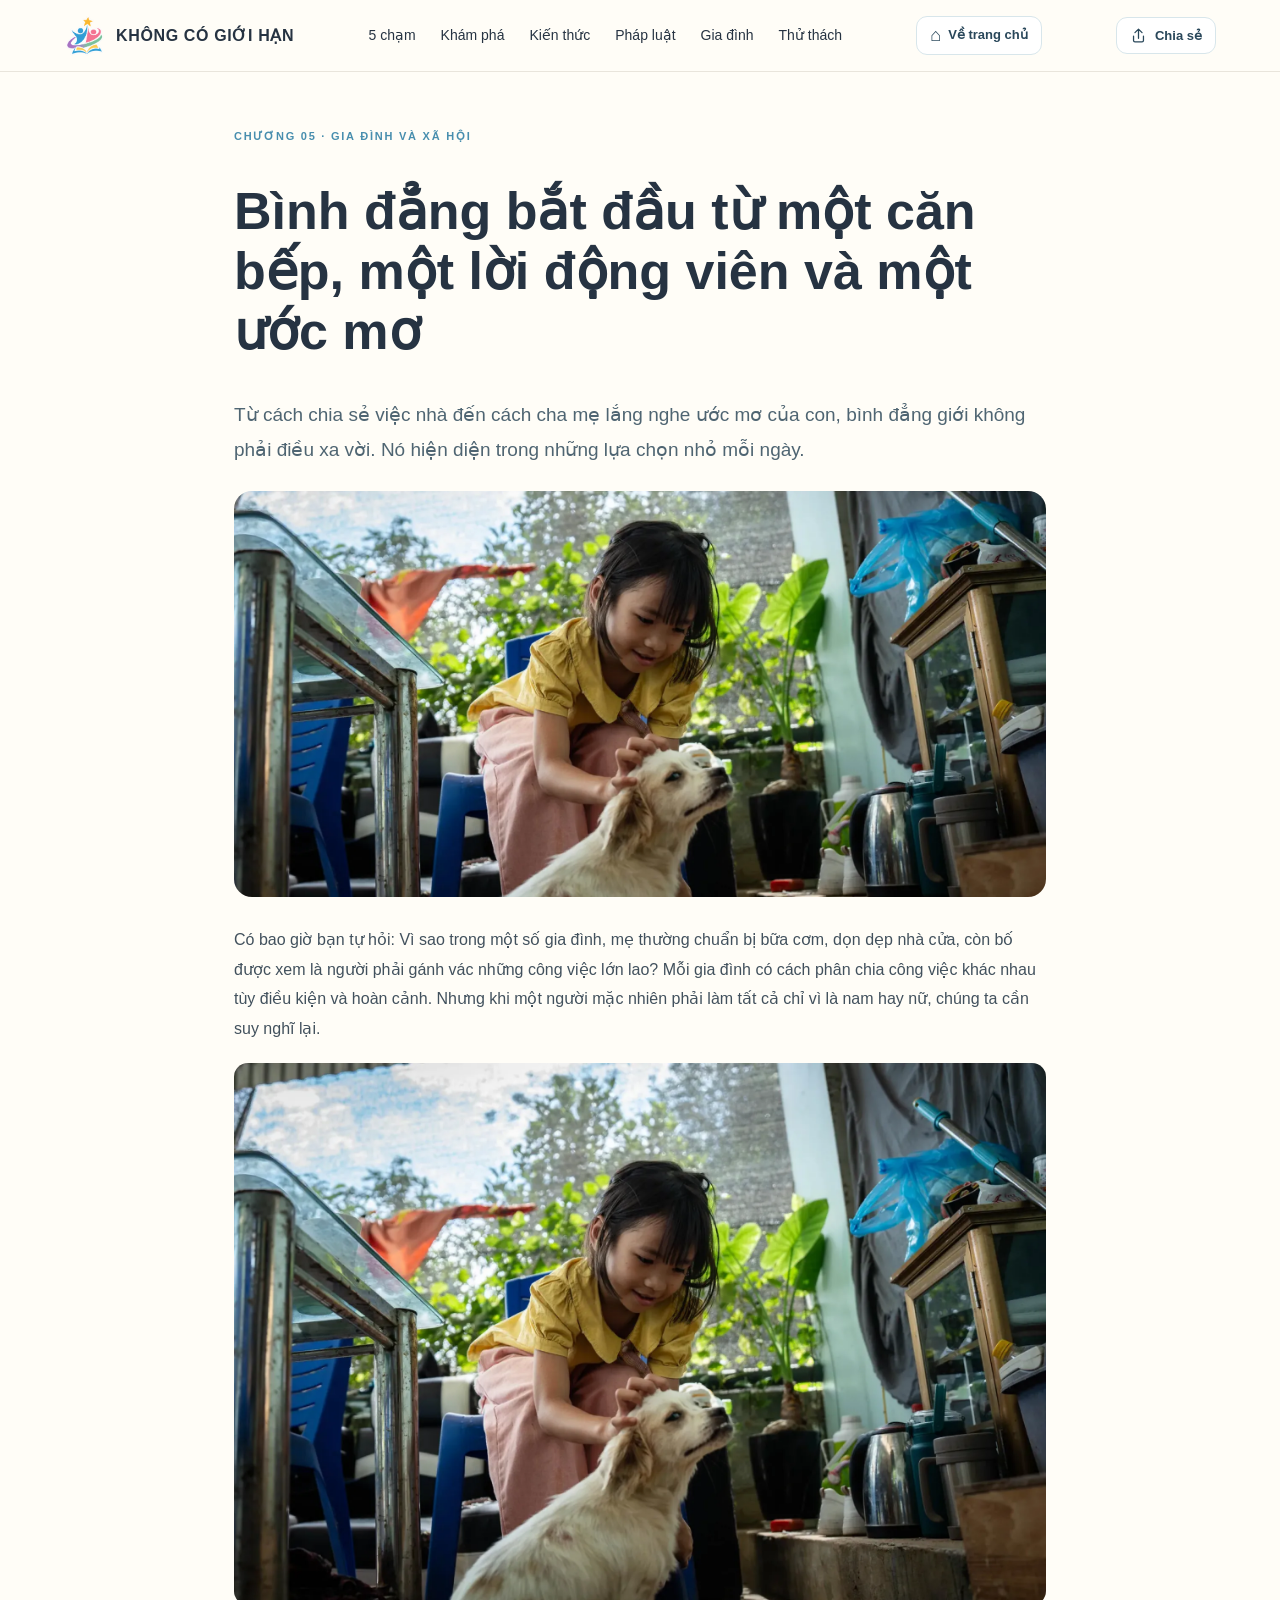
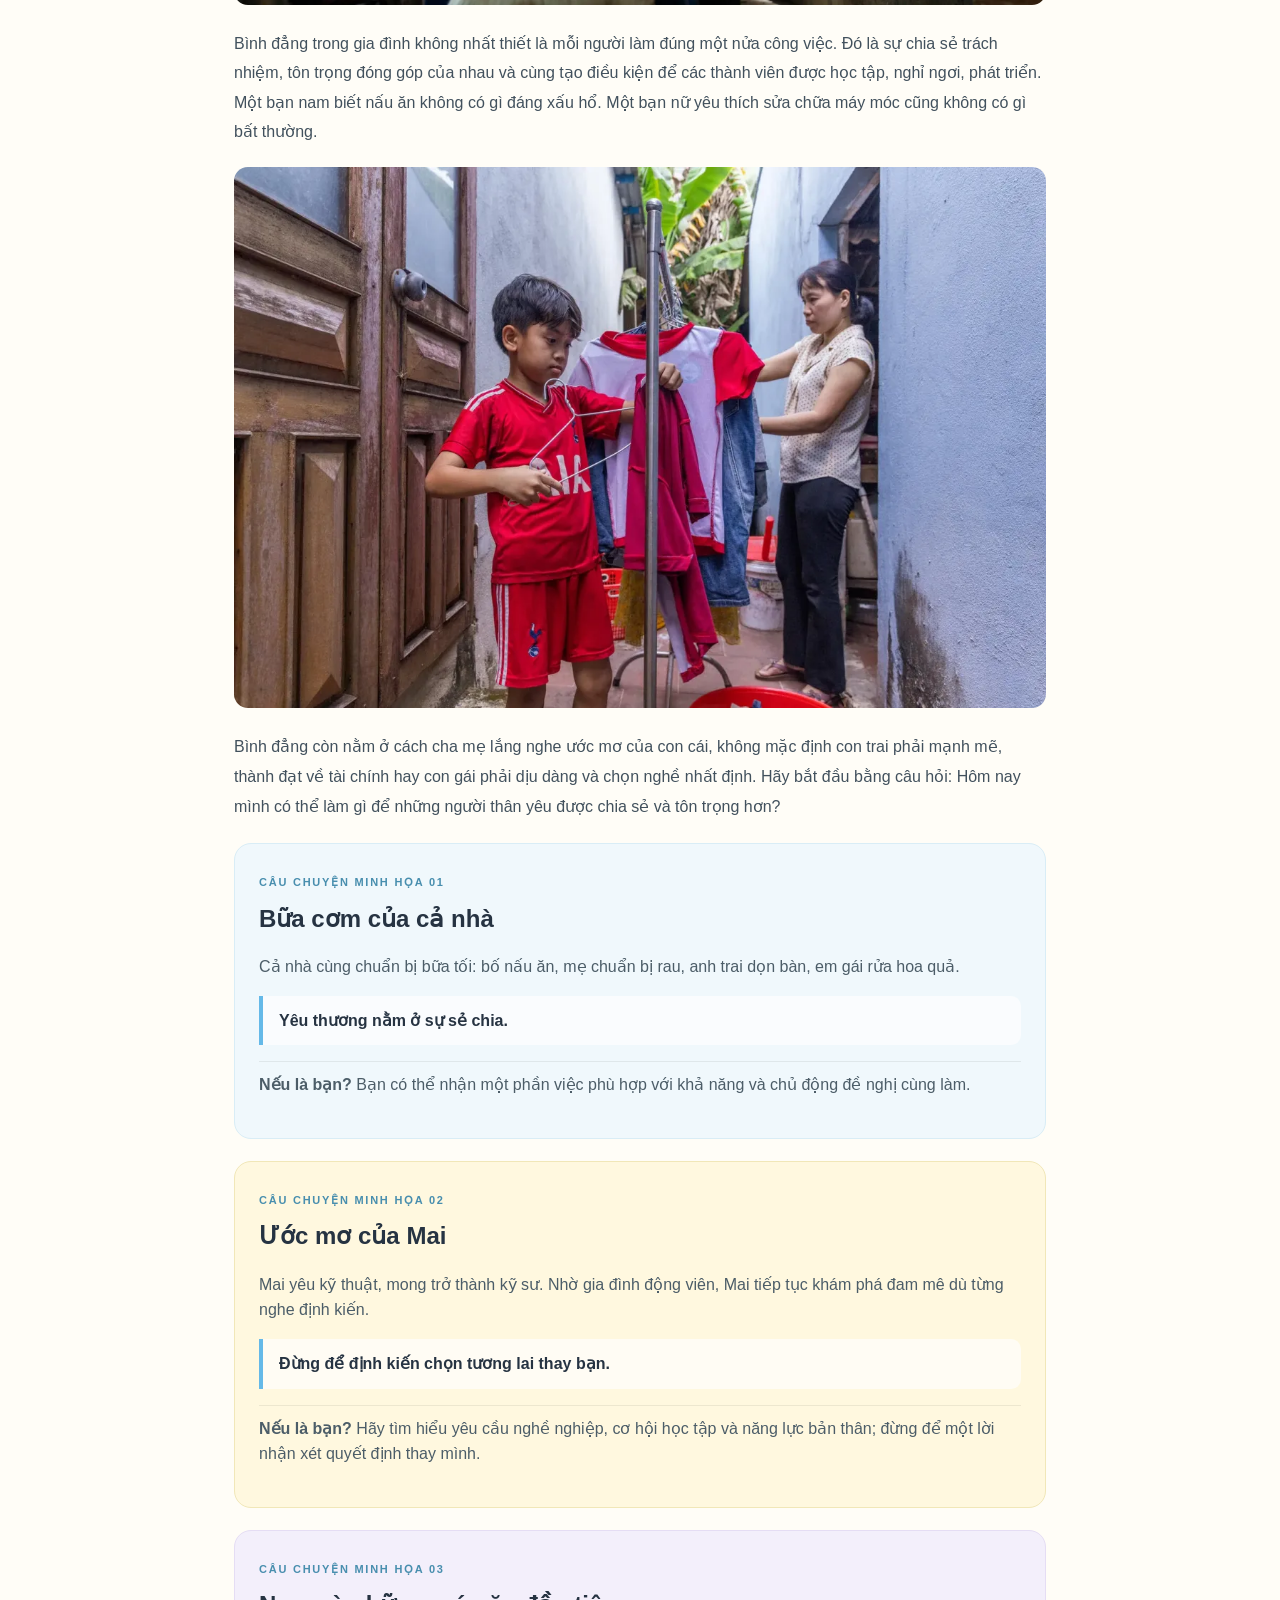
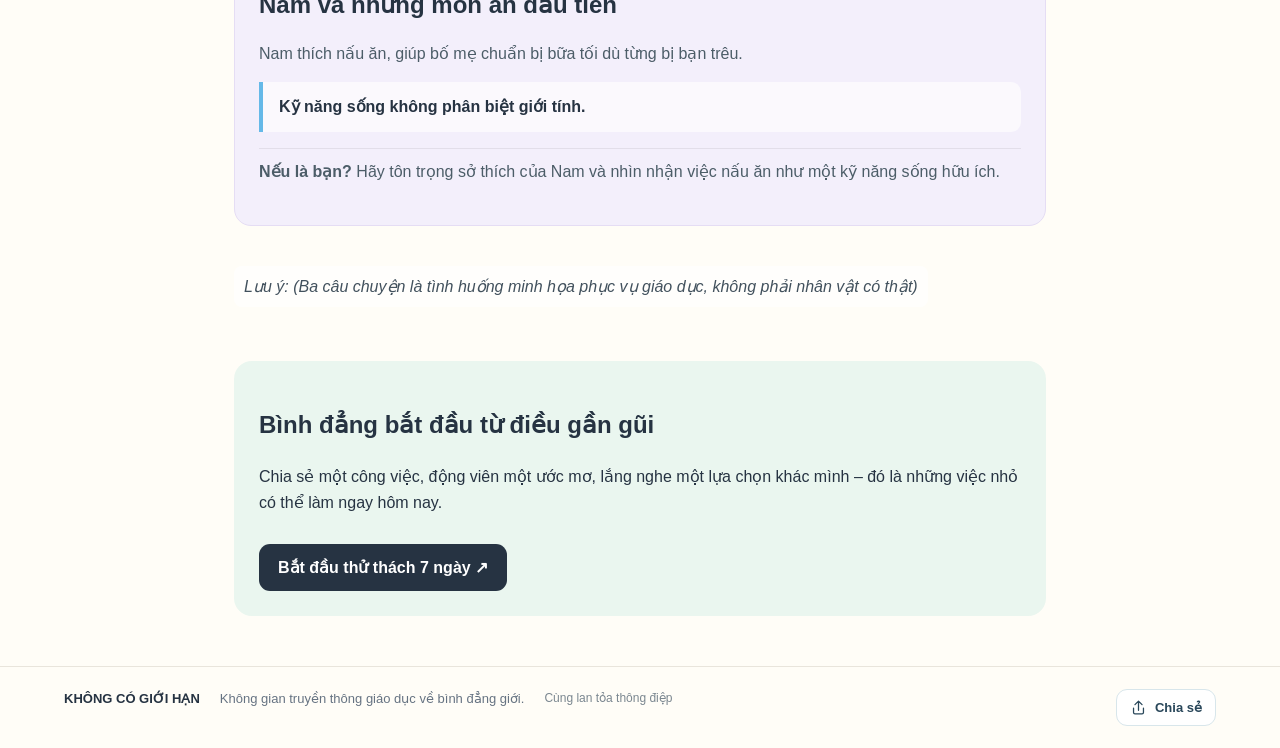
==== gia-dinh/index.html @ e8523dda "Load CMS-managed site settings on gia-dinh/index.html" ====
<!doctype html>
<html lang="vi"><head><meta charset="utf-8"><meta name="viewport" content="width=device-width,initial-scale=1"><meta name="description" content="Bình đẳng bắt đầu từ một căn bếp, một lời động viên và một ước mơ."><title>Bình đẳng từ gia đình đến xã hội | KHÔNG CÓ GIỚI HẠN</title><link rel="stylesheet" href="../assets/css/style.css"></head><body>
<header class="site-header"><a class="brand" href="../"><img class="brand-logo" src="../assets/images/logo.svg" alt=""><span>KHÔNG CÓ GIỚI HẠN</span></a><button class="menu-toggle" type="button" aria-label="Mở menu" aria-expanded="false">☰</button><nav class="main-nav"><a href="../">Trang chủ</a><a href="../kien-thuc/">Kiến thức</a><a href="../phap-luat/">Pháp luật</a><a href="../thu-thach/">Thử thách</a></nav><a class="home-button" href="../" aria-label="Về trang chủ"><span aria-hidden="true">⌂</span> Về trang chủ</a></header>
<main class="subpage article-page"><span class="eyebrow">CHƯƠNG 05 · GIA ĐÌNH VÀ XÃ HỘI</span><h1>Bình đẳng bắt đầu từ một căn bếp, một lời động viên và một ước mơ</h1><p class="article-lead">Từ cách chia sẻ việc nhà đến cách cha mẹ lắng nghe ước mơ của con, bình đẳng giới không phải điều xa vời. Nó hiện diện trong những lựa chọn nhỏ mỗi ngày.</p>
<div class="article-hero"><img src="../assets/images/hoat-dong-1.webp" alt="Các thành viên cùng tham gia hoạt động tập thể"></div>
<p>Có bao giờ bạn tự hỏi: Vì sao trong một số gia đình, mẹ thường chuẩn bị bữa cơm, dọn dẹp nhà cửa, còn bố được xem là người phải gánh vác những công việc lớn lao? Mỗi gia đình có cách phân chia công việc khác nhau tùy điều kiện và hoàn cảnh. Nhưng khi một người mặc nhiên phải làm tất cả chỉ vì là nam hay nữ, chúng ta cần suy nghĩ lại.</p>
<p>Bình đẳng trong gia đình không nhất thiết là mỗi người làm đúng một nửa công việc. Đó là sự chia sẻ trách nhiệm, tôn trọng đóng góp của nhau và cùng tạo điều kiện để các thành viên được học tập, nghỉ ngơi, phát triển. Một bạn nam biết nấu ăn không có gì đáng xấu hổ. Một bạn nữ yêu thích sửa chữa máy móc cũng không có gì bất thường.</p>
<p>Bình đẳng còn nằm ở cách cha mẹ lắng nghe ước mơ của con cái, không mặc định con trai phải mạnh mẽ, thành đạt về tài chính hay con gái phải dịu dàng và chọn nghề nhất định. Hãy bắt đầu bằng câu hỏi: “Hôm nay mình có thể làm gì để những người thân yêu được chia sẻ và tôn trọng hơn?”</p>
<section class="story-card"><span class="eyebrow">CÂU CHUYỆN MINH HỌA 01</span><h2>Bữa cơm của cả nhà</h2><p>Cả nhà cùng chuẩn bị bữa tối: bố nấu ăn, mẹ chuẩn bị rau, anh trai dọn bàn, em gái rửa hoa quả.</p><blockquote>Yêu thương nằm ở sự sẻ chia.</blockquote><p class="story-question"><b>Nếu là bạn?</b> Bạn có thể nhận một phần việc phù hợp với khả năng của mình và chủ động đề nghị cùng làm.</p></section>
<section class="story-card"><span class="eyebrow">CÂU CHUYỆN MINH HỌA 02</span><h2>Ước mơ của Mai</h2><p>Mai yêu kỹ thuật, mong trở thành kỹ sư. Nhờ gia đình động viên, Mai tiếp tục khám phá đam mê dù từng nghe định kiến.</p><blockquote>Đừng để định kiến chọn tương lai thay bạn.</blockquote><p class="story-question"><b>Nếu là bạn?</b> Hãy tìm hiểu yêu cầu nghề nghiệp, cơ hội học tập và năng lực bản thân; đừng để một lời nhận xét quyết định thay mình.</p></section>
<section class="story-card"><span class="eyebrow">CÂU CHUYỆN MINH HỌA 03</span><h2>Nam và những món ăn đầu tiên</h2><p>Nam thích nấu ăn, giúp bố mẹ chuẩn bị bữa tối dù từng bị bạn trêu.</p><blockquote>Kỹ năng sống không phân biệt giới tính.</blockquote><p class="story-question"><b>Nếu là bạn?</b> Hãy tôn trọng sở thích của Nam và nhìn nhận việc nấu ăn như một kỹ năng sống hữu ích.</p></section>
<p class="illustrative-note">Lưu ý: Ba câu chuyện trên là tình huống minh họa phục vụ giáo dục, không phải nhân vật có thật hay lời kể từ người được phỏng vấn.</p>
<section class="article-end"><h2>Bình đẳng bắt đầu từ điều gần gũi</h2><p>Chia sẻ một công việc, động viên một ước mơ, lắng nghe một lựa chọn khác mình – đó là những việc nhỏ có thể làm ngay hôm nay.</p><a class="button" href="../thu-thach-7-ngay/">Bắt đầu thử thách 7 ngày ↗</a></section></main>
<footer><strong>KHÔNG CÓ GIỚI HẠN</strong><span>Phá bỏ khuôn mẫu, tự tin tỏa sáng.</span></footer><script src="../assets/js/site.js?v=20261118-1"></script><script src="../assets/js/main.js"></script><script src="../assets/js/share.js"></script><script src="../assets/js/family.js?v=20261118-2"></script></body></html>
---- assets/css/style.css ----
:root{--sky:#65B9E8;--yellow:#F6D66B;--pink:#F69B9B;--mint:#91D5B0;--lavender:#B9A5E8;--cream:#FFFDF7;--ink:#263342;--muted:#667382;--line:#e9e5dc}
*{box-sizing:border-box}html{scroll-behavior:smooth;scroll-padding-top:88px}body{margin:0;background:var(--cream);color:var(--ink);font-family:Roboto,Arial,sans-serif;line-height:1.6}
.site-header{height:72px;padding:0 max(5vw,24px);display:flex;align-items:center;justify-content:space-between;background:#fffdf7ed;backdrop-filter:blur(12px);position:sticky;top:0;z-index:30;border-bottom:1px solid var(--line)}
.brand{display:flex;align-items:center;gap:10px;text-decoration:none;color:var(--ink);font-weight:700;letter-spacing:.04em}.brand-mark{display:grid;place-items:center;width:36px;height:36px;border-radius:12px;background:var(--yellow);font-size:23px}
.main-nav{display:flex;gap:25px}.main-nav a{color:var(--ink);text-decoration:none;font-size:14px;font-weight:500}.main-nav a:hover,.text-link:hover{color:#2584b7}.menu-toggle{display:none;border:0;background:none;font-size:25px}
.hero{width:100%;padding:0 0 30px}.hero-slider{height:clamp(330px,43vw,560px);position:relative;overflow:hidden;background:linear-gradient(115deg,#a9d9ef,#f6e5a8 54%,#f4c9c9)}
.hero-slide{position:absolute;inset:0;opacity:0;transition:opacity .8s ease;display:flex;align-items:flex-end;justify-content:flex-start;padding:30px 5vw;background-size:cover;background-position:center}
.hero-slide.is-active{opacity:1}.slide-one{background:radial-gradient(ellipse at 78% 24%,#fff9 0 8%,transparent 8.5%),linear-gradient(120deg,#a6d8ef 0%,#d7eef5 38%,#f6e7b7 75%,#f2c8c8 100%)}
.slide-two{background:radial-gradient(ellipse at 22% 25%,#fff9 0 9%,transparent 9.5%),linear-gradient(120deg,#f1caca,#f8e6bc 48%,#b6dfd0)}
.photo-note{position:relative;z-index:2;background:#fffdf7d9;color:#52616c;border-radius:30px;padding:8px 14px;font-size:11px;letter-spacing:.12em;font-weight:700}
.hero-shade{position:absolute;inset:auto 0 0;height:22%;background:linear-gradient(transparent,#26334222);pointer-events:none}
.slider-controls{position:absolute;z-index:3;bottom:22px;right:5vw;display:flex;align-items:center;gap:13px}.slider-arrow{width:36px;height:36px;border:1px solid #ffffffaa;background:#ffffffaa;border-radius:50%;font-size:24px;line-height:1;cursor:pointer;color:var(--ink)}.slider-dots{display:flex;gap:7px}.slider-dots button{width:8px;height:8px;border:0;border-radius:20px;padding:0;background:#ffffff9c;cursor:pointer}.slider-dots button.active{width:24px;background:white}
.hero-intro{max-width:1000px;text-align:center;margin:0 auto;padding:28px 24px 8px}.eyebrow{font-size:11px;font-weight:700;letter-spacing:.16em;color:#488eae}.hero-intro h1{font-size:clamp(30px,4vw,48px);line-height:1.12;letter-spacing:.01em;margin:8px 0 2px}.hero-slogan{font-size:clamp(20px,2.4vw,27px);font-weight:700;color:#258dbd;margin:0 0 8px}.hero-description{color:var(--muted);font-size:16px;max-width:760px;margin:0 auto}.button{display:inline-flex;gap:20px;align-items:center;padding:11px 19px;border-radius:11px;text-decoration:none;font-weight:700;margin-top:12px;background:var(--ink);color:white;transition:transform .2s,background .2s}.button:hover{transform:translateY(-2px);background:#36516a}
.section{padding:46px 24px;max-width:1200px;margin:auto}.section.compact{padding-top:36px;padding-bottom:38px}.section-heading{text-align:center;margin-bottom:24px}.section-heading h2{font-size:clamp(26px,3vw,36px);margin:5px 0}.section-heading p{color:var(--muted);margin:0 auto;max-width:690px;font-size:15px}
.steps{display:grid;grid-template-columns:repeat(5,1fr);gap:12px}.step-card{min-height:180px;padding:15px 16px;border-radius:17px;text-decoration:none;color:var(--ink);display:flex;flex-direction:column;align-items:flex-start;border:1px solid #00000008;transition:transform .22s,box-shadow .22s}.step-card:hover,.step-card:focus-visible{transform:translateY(-5px);box-shadow:0 12px 26px #27394a16;outline:2px solid #478eb4;outline-offset:2px}.step-no{font-size:11px;font-weight:700;opacity:.6}.step-icon{font-size:25px;line-height:1.2;margin:6px 0}.step-card strong{font-size:13px;letter-spacing:.06em}.step-card small{font-size:12px;color:#596675;margin-top:3px}.step-link{font-size:12px;font-weight:700;margin-top:auto;padding-top:10px}.step-link b{margin-left:6px}.step-blue{background:#e1f2fb}.step-yellow{background:#fbf2cb}.step-pink{background:#fbe3e3}.step-mint{background:#e0f4e9}.step-lavender{background:#eee8fb}
.infographic-section{max-width:1120px}.compare-grid{display:grid;grid-template-columns:repeat(2,1fr);gap:13px}.compare-card{display:grid;grid-template-columns:42px 1fr;gap:12px;background:white;border:1px solid #eee9df;border-radius:15px;padding:17px}.compare-mark{width:34px;height:34px;border-radius:11px;background:#e3f2fa;color:#327fa5;display:grid;place-items:center;font-weight:700;font-size:12px}.compare-card h3{font-size:15px;margin:0;line-height:1.4}.compare-arrow{margin:4px 0;color:#8b9aa4;font-size:15px}.right-view{margin:0;background:#eaf6ef;border-radius:9px;padding:9px 11px;color:#315f49;font-size:14px;font-weight:500}
.concept-heading{text-align:center;margin:27px 0 13px}.concept-heading h3{margin:0;font-size:20px}.concept-heading p{margin:3px 0;color:var(--muted);font-size:13px}.concept-grid{display:grid;grid-template-columns:repeat(4,1fr);gap:12px}.concept-card{border-radius:14px;padding:15px 16px;min-height:68px}.concept-card summary{cursor:pointer;list-style:none;font-weight:700;display:flex;justify-content:space-between;gap:10px}.concept-card summary::-webkit-details-marker{display:none}.concept-card summary span{font-size:20px;line-height:1}.concept-card[open] .concept-plus{transform:rotate(45deg)}.concept-card p{font-size:13px;color:#4e5d68;margin:12px 0 0}.concept-blue{background:#e1f2fb}.concept-yellow{background:#fbf2cb}.concept-pink{background:#fbe3e3}.concept-mint{background:#e0f4e9}.text-link{display:inline-flex;gap:9px;color:#287ea8;text-decoration:none;font-weight:700;font-size:14px;margin-top:17px}
.door-grid{display:grid;grid-template-columns:repeat(2,1fr);gap:13px}.door{min-height:145px;padding:17px 20px;border-radius:17px;text-decoration:none;color:var(--ink);display:grid;grid-template-columns:36px 1fr auto;grid-template-rows:auto auto;column-gap:12px;align-items:start;transition:transform .2s,box-shadow .2s}.door:hover{transform:translateY(-3px);box-shadow:0 10px 22px #27394a14}.door-number{grid-row:1/3;display:grid;place-items:center;width:34px;height:34px;border-radius:50%;background:#ffffff9c;font-size:14px;font-weight:700}.door h3{font-size:18px;line-height:1.25;margin:3px 0 4px}.door p{font-size:13px;color:#596675;margin:0}.door-arrow{grid-column:2/4;font-size:12px;font-weight:700;margin-top:9px}.blue{background:#e1f2fb}.yellow{background:#fbf2cb}.pink{background:#fbe3e3}.mint{background:#e0f4e9}.lavender{background:#eee8fb}
.feature{padding:38px 24px;display:flex;justify-content:center;scroll-margin-top:88px}.feature-inner{max-width:1060px;width:100%;display:grid;grid-template-columns:72px 1fr;gap:20px;align-items:start}.feature-icon{width:58px;height:58px;border-radius:18px;background:#ffffffa8;display:grid;place-items:center;font-size:29px;color:#3d748f}.feature h2{font-size:clamp(25px,3vw,35px);margin:3px 0 8px;line-height:1.22}.feature p{color:#53616c;font-size:15px;max-width:850px;margin:0 0 8px}.feature-blue{background:#eef8fc}.feature-pink{background:#fff0ef}.feature-mint{background:#edf8f1}.feature-lavender{background:#f3effb}.feature-yellow{background:#fff8df}
.situation-grid{display:grid;grid-template-columns:repeat(2,1fr);gap:10px;margin-top:16px}.situation{background:#ffffffc9;border:1px solid #f1d8d7;border-radius:12px;padding:12px 15px}.situation summary{font-weight:700;cursor:pointer;font-size:14px}.situation p{font-size:13px;margin:9px 0 0}.illustrative-note{display:inline-block;margin-top:9px;padding:6px 10px;border-radius:8px;background:#ffffffb5;color:#665b72;font-size:12px;font-style:italic}
.closing{text-align:center;padding:58px 24px;background:#263342;color:white}.closing .eyebrow{color:#a9dff6}.closing h2{font-size:clamp(27px,3.5vw,40px);max-width:760px;margin:10px auto}.closing p{color:#d8e0e7;margin:0}footer{padding:22px 5vw;display:flex;justify-content:space-between;gap:20px;color:var(--muted);font-size:13px;border-top:1px solid var(--line)}footer strong{color:var(--ink)}
.subpage{max-width:1000px;margin:50px auto;padding:0 24px;min-height:55vh}.subpage h1{font-size:clamp(32px,5vw,52px);line-height:1.15}.notice{padding:18px 20px;background:#fff3d1;border-radius:14px;color:#665322}
@media(max-width:900px){.steps{grid-template-columns:repeat(3,1fr)}.concept-grid{grid-template-columns:repeat(2,1fr)}.hero-slider{height:390px}}
@media(max-width:650px){.site-header{height:64px}.menu-toggle{display:block}.main-nav{display:none;position:absolute;top:63px;left:0;right:0;padding:17px 22px;background:var(--cream);border-bottom:1px solid var(--line);flex-direction:column;gap:15px}.main-nav.open{display:flex}.hero-slider{height:280px}.hero-intro{padding:22px 20px 6px}.hero-description{font-size:14px}.section,.section.compact{padding:34px 18px}.section-heading{margin-bottom:18px}.steps{grid-template-columns:repeat(2,1fr);gap:9px}.step-card{min-height:158px;padding:12px}.compare-grid,.situation-grid{grid-template-columns:1fr}.concept-grid{grid-template-columns:1fr 1fr}.door-grid{grid-template-columns:1fr}.door{min-height:128px;padding:15px 16px}.feature{padding:30px 19px}.feature-inner{grid-template-columns:45px 1fr;gap:12px}.feature-icon{width:42px;height:42px;border-radius:13px;font-size:23px}.closing{padding:46px 20px}footer{flex-direction:column;gap:4px;padding:18px 20px}}
@media(prefers-reduced-motion:reduce){html{scroll-behavior:auto}*,*::before,*::after{transition:none!important;animation:none!important}}


.brand-logo{width:42px;height:42px;object-fit:contain;display:block;flex:0 0 auto}
.hero-slide{padding:0;background:none}
.hero-slide img{width:100%;height:100%;object-fit:cover;object-position:center}
.activity-gallery{display:grid;grid-template-columns:repeat(2,minmax(0,1fr));gap:14px;margin-top:18px}
.activity-gallery figure{margin:0;background:#ffffffb8;border-radius:15px;overflow:hidden;border:1px solid #0000000d}
.activity-gallery img{display:block;width:100%;aspect-ratio:16/9;object-fit:cover}
.activity-gallery figcaption{padding:10px 13px;font-size:13px;color:#53616c}
@media(max-width:650px){.brand-logo{width:36px;height:36px}.activity-gallery{grid-template-columns:1fr}}

/* Refinement: 5 touch cards */
.step-no{font-size:13px;font-weight:800;opacity:.72}
.step-icon{width:54px;height:54px;border-radius:17px;display:grid;place-items:center;font-size:36px;line-height:1;margin:8px 0 10px;transition:transform .28s ease,filter .28s ease}
.icon-blue{color:#2588bd;background:#c9eafa}
.icon-yellow{color:#b47a09;background:#f9e8a2}
.icon-pink{color:#d45d79;background:#f8d0d9}
.icon-mint{color:#26885d;background:#c9ecd8}
.icon-lavender{color:#795bb9;background:#dfd4f7}
.step-card:hover .step-icon{transform:rotate(-8deg) scale(1.12);filter:saturate(1.2)}
/* Infographic cards: numbered markers without leading zero */
.compare-mark{font-size:14px;font-weight:800;transition:transform .25s,background .25s,color .25s}
.compare-card{position:relative;overflow:hidden;transition:transform .25s ease,box-shadow .25s ease,border-color .25s ease}
.compare-card::after{content:"";position:absolute;inset:0 auto 0 0;width:4px;background:#65b9e8;transform:scaleY(0);transform-origin:bottom;transition:transform .25s ease}
.compare-card:nth-child(2)::after{background:#e6bd42}
.compare-card:nth-child(3)::after{background:#e68aa0}
.compare-card:nth-child(4)::after{background:#69bd91}
.compare-card:hover{transform:translateY(-5px);box-shadow:0 13px 28px #26334216;border-color:#d8e8ee}
.compare-card:hover::after{transform:scaleY(1)}
.compare-card:hover .compare-mark{transform:rotate(-7deg) scale(1.08);background:#263342;color:white}
/* Concept cards: icon, hover and open states */
.concept-card{border:1px solid #00000008;transition:transform .25s ease,box-shadow .25s ease,border-color .25s ease}
.concept-card:hover{transform:translateY(-4px);box-shadow:0 12px 24px #26334214}
.concept-card[open]{box-shadow:0 10px 24px #26334212;border-color:#ffffff}
.concept-card summary{align-items:center}
.concept-title{display:inline-flex;align-items:center;gap:10px}
.concept-icon{width:34px;height:34px;display:grid;place-items:center;border-radius:11px;background:#ffffffb8;font-size:21px;line-height:1}
.concept-plus{font-size:22px;line-height:1;transition:transform .25s ease}
.concept-card[open] .concept-plus{transform:rotate(45deg)}
.concept-action{text-align:center;margin-top:20px}
.concept-action .text-link{margin-top:0;justify-content:center;padding:11px 18px;border:1px solid #c8e3f1;border-radius:999px;background:#f3faff;transition:transform .2s,background .2s}
.concept-action .text-link:hover{transform:translateY(-2px);background:#e5f4fc}
/* Remove the old numbered-door layout; the six feature stories now follow the section introduction */
#kham-pha{padding-bottom:8px}
@media(prefers-reduced-motion:reduce){.step-icon,.compare-card,.compare-card::after,.concept-card,.concept-plus,.concept-action .text-link{transition:none!important}}

/* Fix: chỉ xoay dấu cộng, tuyệt đối không xoay tiêu đề hay biểu tượng */
.concept-card summary .concept-title,
.concept-card summary .concept-icon{transform:none!important;rotate:none!important}
.concept-card summary .concept-plus{display:inline-block;flex:0 0 auto;transform-origin:center;transition:transform .22s ease}
.concept-card[open] summary .concept-title,
.concept-card[open] summary .concept-icon{transform:none!important;rotate:none!important}
.concept-card[open] summary .concept-plus{transform:rotate(45deg)!important}
.concept-card summary{position:relative;z-index:1;min-height:36px;line-height:1.35}
.concept-title{min-width:0;white-space:normal}
.concept-icon{flex:0 0 34px}
.concept-card p{line-height:1.6}

/* Share controls – dùng chung trên tất cả các trang */
.site-header{gap:18px}
.share-wrap{position:relative;display:inline-flex;align-items:center;flex:0 0 auto}
.share-trigger{display:inline-flex;align-items:center;justify-content:center;gap:8px;padding:9px 13px;border:1px solid #d8e6eb;border-radius:11px;background:#fff;color:#29475a;font:inherit;font-size:13px;line-height:1.2;font-weight:700;cursor:pointer;white-space:nowrap;transition:background .2s,border-color .2s,transform .2s}
.share-trigger:hover{background:#edf8fc;border-color:#9bcfe4;transform:translateY(-1px)}
.share-trigger svg{width:17px;height:17px}
.share-menu{position:absolute;right:0;top:calc(100% + 10px);z-index:60;width:224px;padding:7px;background:#fff;border:1px solid #e7e9e8;border-radius:14px;box-shadow:0 14px 34px #26334220}
.share-menu[hidden]{display:none}
.share-menu button{width:100%;display:flex;align-items:center;gap:10px;padding:11px 10px;border:0;border-radius:9px;background:transparent;text-align:left;color:#263342;font:inherit;font-size:13px;line-height:1.35;font-weight:500;cursor:pointer}
.share-menu button:hover{background:#f0f7fa}
.share-brand,.share-copy-icon{width:23px;height:23px;display:grid;place-items:center;border-radius:7px;font-weight:800;font-size:14px}
.share-facebook{background:#e8efff;color:#2460c5}
.share-zalo{background:#e4f3ff;color:#1687c9;font-size:11px}
.share-copy-icon{background:#f3effb;color:#775bb4}
.share-feedback{margin:3px 8px 5px;color:#27865a;font-size:12px;min-height:0}
footer .share-wrap{margin-left:auto}
.footer-share-label{font-size:12px;color:#7b8790}
@media(max-width:900px){.site-header{gap:10px}.share-trigger{padding:8px 10px}}
@media(max-width:650px){.site-header{padding-left:16px;padding-right:16px}.site-header>.share-wrap{margin-left:auto}.share-trigger span{display:inline}.share-menu{right:0}footer .share-wrap{margin-left:0}footer .footer-share-label{margin-top:8px}}

/* Shared editorial pages and interactions */
.article-page{max-width:860px}.article-page h1,.law-page h1,.quiz-page h1,.challenge-page h1{max-width:850px}
.article-lead{font-size:19px!important;line-height:1.65;color:#4f6572!important;max-width:820px!important;margin:14px 0 24px!important}
.article-page>p{font-size:16px;line-height:1.85;color:#42515d;margin:18px 0}
.article-hero{margin:22px 0 28px;border-radius:18px;overflow:hidden}.article-hero img{width:100%;display:block;aspect-ratio:16/8;object-fit:cover}
.story-card{margin:22px 0;padding:24px;border-radius:17px;background:#f0f8fc;border:1px solid #d9edf6}.story-card:nth-of-type(2){background:#fff8df;border-color:#f1e7b8}.story-card:nth-of-type(3){background:#f3effb;border-color:#e5ddf4}
.story-card h2{margin:6px 0 10px}.story-card p{color:#4c5d68}.story-card blockquote{margin:15px 0;padding:12px 16px;border-left:4px solid #65b9e8;background:#ffffffa8;border-radius:0 10px 10px 0;font-weight:700}
.story-question{padding-top:10px;border-top:1px solid #00000012}.article-end{margin-top:36px;padding:25px;border-radius:18px;background:#eaf6ef}
.law-cards{display:grid;gap:12px;margin:25px 0}.law-card{background:white;border:1px solid #e8e8e2;border-radius:15px;padding:16px 18px;box-shadow:0 4px 14px #26334208}
.law-card summary{display:flex;align-items:center;gap:14px;cursor:pointer;list-style:none}.law-card summary::-webkit-details-marker{display:none}.law-number{width:40px;height:40px;border-radius:12px;display:grid;place-items:center;background:#e2f3fb;color:#287da4;font-weight:800}.law-card:nth-child(2) .law-number{background:#fbf2cb}.law-card:nth-child(3) .law-number{background:#fbe3e3}.law-card:nth-child(4) .law-number{background:#e0f4e9}.law-card:nth-child(5) .law-number{background:#eee8fb}.law-card summary b,.law-card summary small{display:block}.law-card summary small{font-size:12px;color:#71808b;margin-top:2px}.law-plus{margin-left:auto;font-size:23px;transition:transform .2s}.law-card[open] .law-plus{transform:rotate(45deg)}.law-card>div{padding:10px 0 0 54px;color:#52616c}.law-card>div a,.law-more a{color:#287ea8;font-weight:700}.law-more{margin-top:30px;padding:22px;background:#f3effb;border-radius:16px}.law-more h2{margin-top:0}
.quiz-panel{margin:25px 0;padding:24px;border-radius:20px;background:white;border:1px solid #e8e8e2;box-shadow:0 12px 35px #2633420d}.quiz-top,.challenge-progress-head{display:flex;justify-content:space-between;gap:12px;font-size:13px;font-weight:700;color:#657480}.quiz-progress{height:9px;border-radius:20px;background:#edf0ef;overflow:hidden;margin:12px 0 22px}.quiz-progress span{display:block;height:100%;width:0;background:linear-gradient(90deg,#65b9e8,#91d5b0);border-radius:20px;transition:width .25s}.quiz-panel h2{font-size:23px;margin:0 0 17px}.quiz-options{display:grid;gap:10px}.quiz-option{width:100%;text-align:left;padding:14px 16px;border:1px solid #e4e9e9;background:#fff;border-radius:12px;font:inherit;font-size:15px;line-height:1.5;font-weight:500;color:#263342;cursor:pointer}.quiz-option:hover:not(:disabled){background:#f1f9fc;border-color:#9bcfe4}.quiz-option:disabled{cursor:default}.quiz-option.correct{background:#e5f5eb;border-color:#83c9a0}.quiz-option.incorrect{background:#fff0ef;border-color:#e8a3a0}.quiz-feedback{margin-top:16px;padding:15px 17px;border-radius:12px;background:#f1f8f3;color:#3e654e}.quiz-feedback p{margin:4px 0 0}.quiz-panel>.button{margin-top:18px}.quiz-panel>.button:disabled{opacity:.45;cursor:not-allowed}.quiz-note{font-size:13px;color:#78838b}.quiz-result{text-align:center;padding:20px}.quiz-result-score{font-size:32px;font-weight:800;color:#2785ae}
.challenge-progress{padding:18px 20px;background:#f0f8fc;border-radius:15px;margin:24px 0}.challenge-days{display:grid;gap:10px}.challenge-day{display:flex;align-items:center;gap:14px;padding:17px 18px;border-radius:14px;background:white;border:1px solid #e7eae7;cursor:pointer;transition:background .2s,border-color .2s}.challenge-day input{width:20px;height:20px;accent-color:#3c9b70;flex:0 0 auto}.challenge-day b,.challenge-day span span{display:block}.challenge-day b{font-size:13px;color:#3887a8;margin-bottom:3px}.challenge-day span span{font-size:15px;color:#3d4c56}.challenge-day.is-done{background:#edf8f1;border-color:#b9dfc7}.pledge{margin:28px 0;padding:24px;border-radius:18px;background:#f3effb}.pledge h2{margin-top:0}.pledge p{line-height:1.75;color:#4e5c68}.pledge-check{display:flex;align-items:center;gap:10px;font-weight:700;margin-top:15px}.pledge-check input{width:18px;height:18px;accent-color:#795bb9}
@media(max-width:650px){.article-lead{font-size:17px!important}.story-card{padding:18px}.quiz-panel{padding:17px}.quiz-panel h2{font-size:20px}.law-card{padding:13px}.law-card>div{padding-left:0}.challenge-day{padding:14px}}

.gallery-carousel{display:block;position:relative;overflow:hidden;margin-top:18px}.gallery-track{display:flex;transition:transform .35s ease;touch-action:pan-y}.gallery-track figure{flex:0 0 100%;width:100%;cursor:zoom-in}.gallery-track img{aspect-ratio:16/8;object-fit:cover}.gallery-controls{display:flex;align-items:center;justify-content:center;gap:14px;padding:12px}.gallery-arrow{width:32px;height:32px;border:1px solid #dce7e9;border-radius:50%;background:white;font-size:22px;line-height:1;cursor:pointer;color:#35556a}.gallery-dots{display:flex;gap:7px}.gallery-dots button{width:8px;height:8px;padding:0;border:0;border-radius:50%;background:#cbd6da;cursor:pointer}.gallery-dots button.active{width:22px;border-radius:8px;background:#4b9fc5}.gallery-lightbox{position:fixed;inset:0;z-index:100;background:#17232beF;display:flex;flex-direction:column;align-items:center;justify-content:center;padding:30px}.gallery-lightbox img{max-width:min(92vw,1200px);max-height:78vh;object-fit:contain}.gallery-lightbox p{color:white;text-align:center}.lightbox-close{position:absolute;right:22px;top:15px;border:0;background:transparent;color:white;font-size:36px;cursor:pointer}

/* Explicit return-to-home navigation on detail pages */
.home-button{display:inline-flex;align-items:center;justify-content:center;gap:7px;flex:0 0 auto;padding:8px 13px;border:1px solid #d8e6eb;border-radius:11px;background:#fff;color:#29475a;text-decoration:none;font-size:13px;font-weight:700;white-space:nowrap;transition:background .2s,border-color .2s}
.home-button:hover{background:#edf8fc;border-color:#9bcfe4;color:#287da4}
.home-button span{font-size:18px;line-height:1}
@media(max-width:900px){.home-button{margin-left:auto;margin-right:8px}}
@media(max-width:650px){.home-button{padding:7px 9px;font-size:12px;gap:4px}.home-button span{font-size:16px}}

/* Family article flexible image/content blocks */
.family-inline-figure{margin:24px 0 28px;}
.family-inline-figure img{display:block;width:100%;height:auto;max-height:680px;object-fit:contain;border-radius:14px;}
.family-inline-figure figcaption{margin-top:8px;color:#6b7b86;font-size:14px;line-height:1.5;text-align:center;}
.family-editor-quote{margin:22px 0;padding:16px 20px;border-left:4px solid #65b9e8;background:#f2f8fc;border-radius:0 12px 12px 0;font-weight:700;color:#405765;}

.family-paragraph-block>p{font-size:16px;line-height:1.85;color:#42515d;margin:18px 0;}
.family-paragraph-block .family-inline-figure{margin:20px 0 24px;}
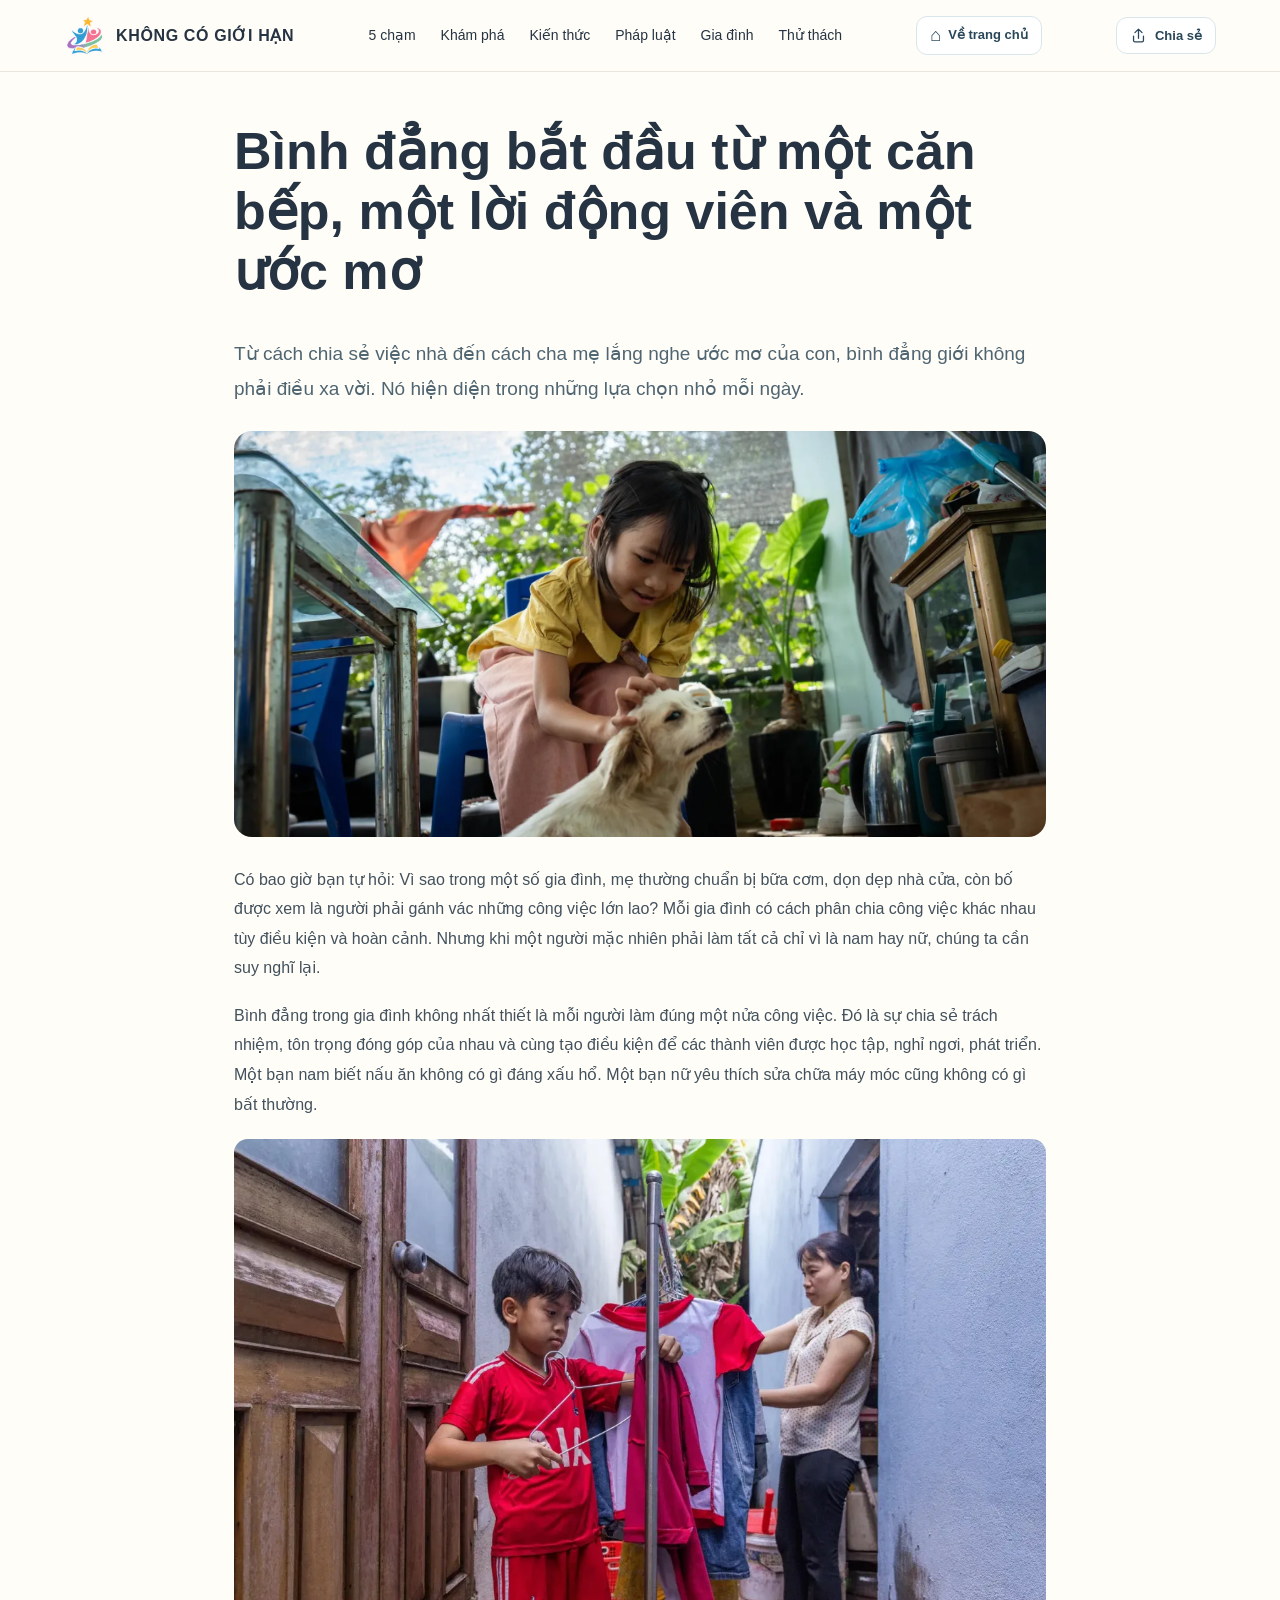
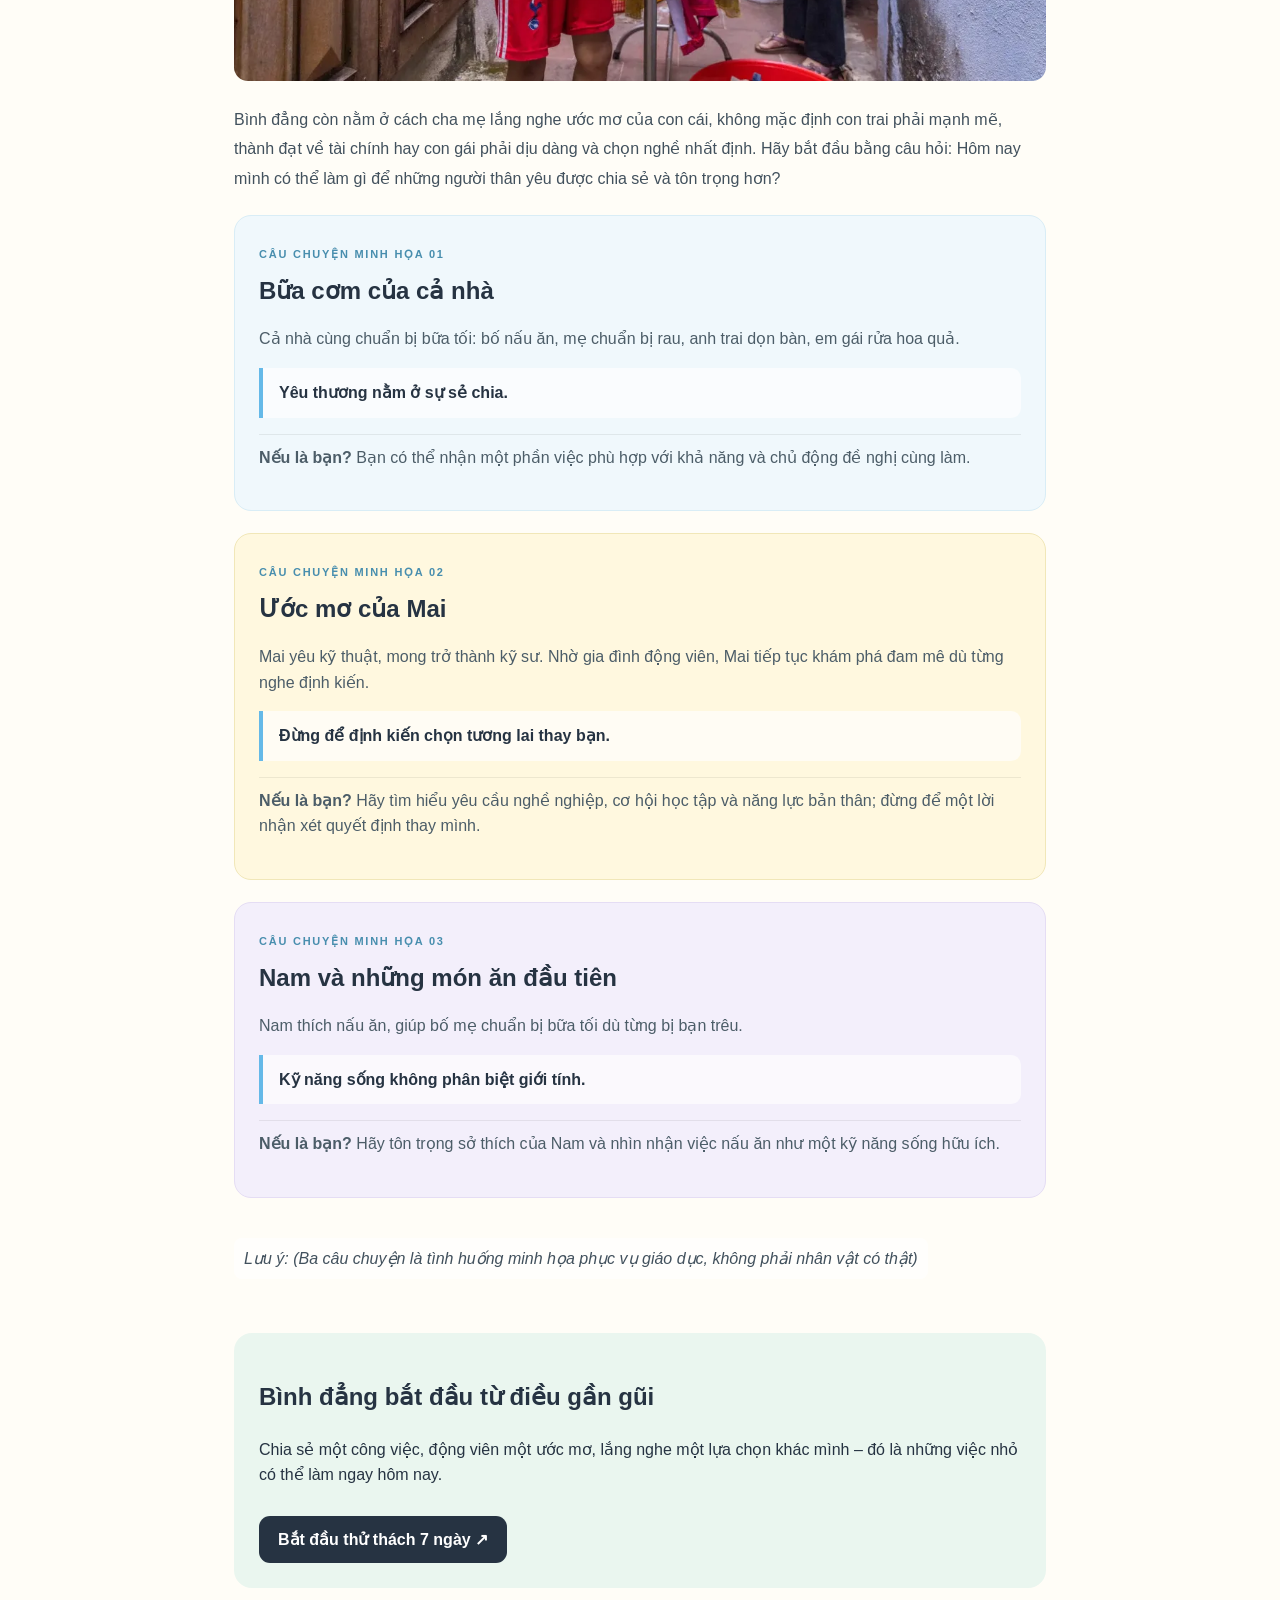
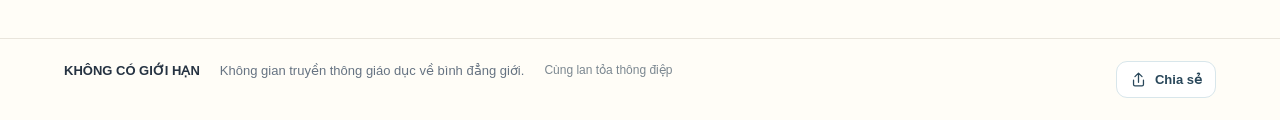
==== commit 6cd4c762: "HTML: bỏ nhãn chương hardcode ở trang Gia đình" ====
--- a/gia-dinh/index.html
+++ b/gia-dinh/index.html
@@ -1,7 +1,7 @@
 <!doctype html>
 <html lang="vi"><head><meta charset="utf-8"><meta name="viewport" content="width=device-width,initial-scale=1"><meta name="description" content="Bình đẳng bắt đầu từ một căn bếp, một lời động viên và một ước mơ."><title>Bình đẳng từ gia đình đến xã hội | KHÔNG CÓ GIỚI HẠN</title><link rel="stylesheet" href="../assets/css/style.css"></head><body>
 <header class="site-header"><a class="brand" href="../"><img class="brand-logo" src="../assets/images/logo.svg" alt=""><span>KHÔNG CÓ GIỚI HẠN</span></a><button class="menu-toggle" type="button" aria-label="Mở menu" aria-expanded="false">☰</button><nav class="main-nav"><a href="../">Trang chủ</a><a href="../kien-thuc/">Kiến thức</a><a href="../phap-luat/">Pháp luật</a><a href="../thu-thach/">Thử thách</a></nav><a class="home-button" href="../" aria-label="Về trang chủ"><span aria-hidden="true">⌂</span> Về trang chủ</a></header>
-<main class="subpage article-page"><span class="eyebrow">CHƯƠNG 05 · GIA ĐÌNH VÀ XÃ HỘI</span><h1>Bình đẳng bắt đầu từ một căn bếp, một lời động viên và một ước mơ</h1><p class="article-lead">Từ cách chia sẻ việc nhà đến cách cha mẹ lắng nghe ước mơ của con, bình đẳng giới không phải điều xa vời. Nó hiện diện trong những lựa chọn nhỏ mỗi ngày.</p>
+<main class="subpage article-page"><span class="eyebrow" hidden></span><h1>Bình đẳng bắt đầu từ một căn bếp, một lời động viên và một ước mơ</h1><p class="article-lead">Từ cách chia sẻ việc nhà đến cách cha mẹ lắng nghe ước mơ của con, bình đẳng giới không phải điều xa vời. Nó hiện diện trong những lựa chọn nhỏ mỗi ngày.</p>
 <div class="article-hero"><img src="../assets/images/hoat-dong-1.webp" alt="Các thành viên cùng tham gia hoạt động tập thể"></div>
 <p>Có bao giờ bạn tự hỏi: Vì sao trong một số gia đình, mẹ thường chuẩn bị bữa cơm, dọn dẹp nhà cửa, còn bố được xem là người phải gánh vác những công việc lớn lao? Mỗi gia đình có cách phân chia công việc khác nhau tùy điều kiện và hoàn cảnh. Nhưng khi một người mặc nhiên phải làm tất cả chỉ vì là nam hay nữ, chúng ta cần suy nghĩ lại.</p>
 <p>Bình đẳng trong gia đình không nhất thiết là mỗi người làm đúng một nửa công việc. Đó là sự chia sẻ trách nhiệm, tôn trọng đóng góp của nhau và cùng tạo điều kiện để các thành viên được học tập, nghỉ ngơi, phát triển. Một bạn nam biết nấu ăn không có gì đáng xấu hổ. Một bạn nữ yêu thích sửa chữa máy móc cũng không có gì bất thường.</p>
@@ -11,4 +11,4 @@
 <section class="story-card"><span class="eyebrow">CÂU CHUYỆN MINH HỌA 03</span><h2>Nam và những món ăn đầu tiên</h2><p>Nam thích nấu ăn, giúp bố mẹ chuẩn bị bữa tối dù từng bị bạn trêu.</p><blockquote>Kỹ năng sống không phân biệt giới tính.</blockquote><p class="story-question"><b>Nếu là bạn?</b> Hãy tôn trọng sở thích của Nam và nhìn nhận việc nấu ăn như một kỹ năng sống hữu ích.</p></section>
 <p class="illustrative-note">Lưu ý: Ba câu chuyện trên là tình huống minh họa phục vụ giáo dục, không phải nhân vật có thật hay lời kể từ người được phỏng vấn.</p>
 <section class="article-end"><h2>Bình đẳng bắt đầu từ điều gần gũi</h2><p>Chia sẻ một công việc, động viên một ước mơ, lắng nghe một lựa chọn khác mình – đó là những việc nhỏ có thể làm ngay hôm nay.</p><a class="button" href="../thu-thach-7-ngay/">Bắt đầu thử thách 7 ngày ↗</a></section></main>
-<footer><strong>KHÔNG CÓ GIỚI HẠN</strong><span>Phá bỏ khuôn mẫu, tự tin tỏa sáng.</span></footer><script src="../assets/js/site.js?v=20261118-1"></script><script src="../assets/js/main.js"></script><script src="../assets/js/share.js"></script><script src="../assets/js/family.js?v=20261118-2"></script></body></html>+<footer><strong>KHÔNG CÓ GIỚI HẠN</strong><span>Phá bỏ khuôn mẫu, tự tin tỏa sáng.</span></footer><script src="../assets/js/site.js?v=20261118-3"></script><script src="../assets/js/main.js?v=20261118-2"></script><script src="../assets/js/page-content.js?v=20261118-2"></script><script src="../assets/js/share.js"></script><script src="../assets/js/family.js?v=20261118-4"></script></body></html>
